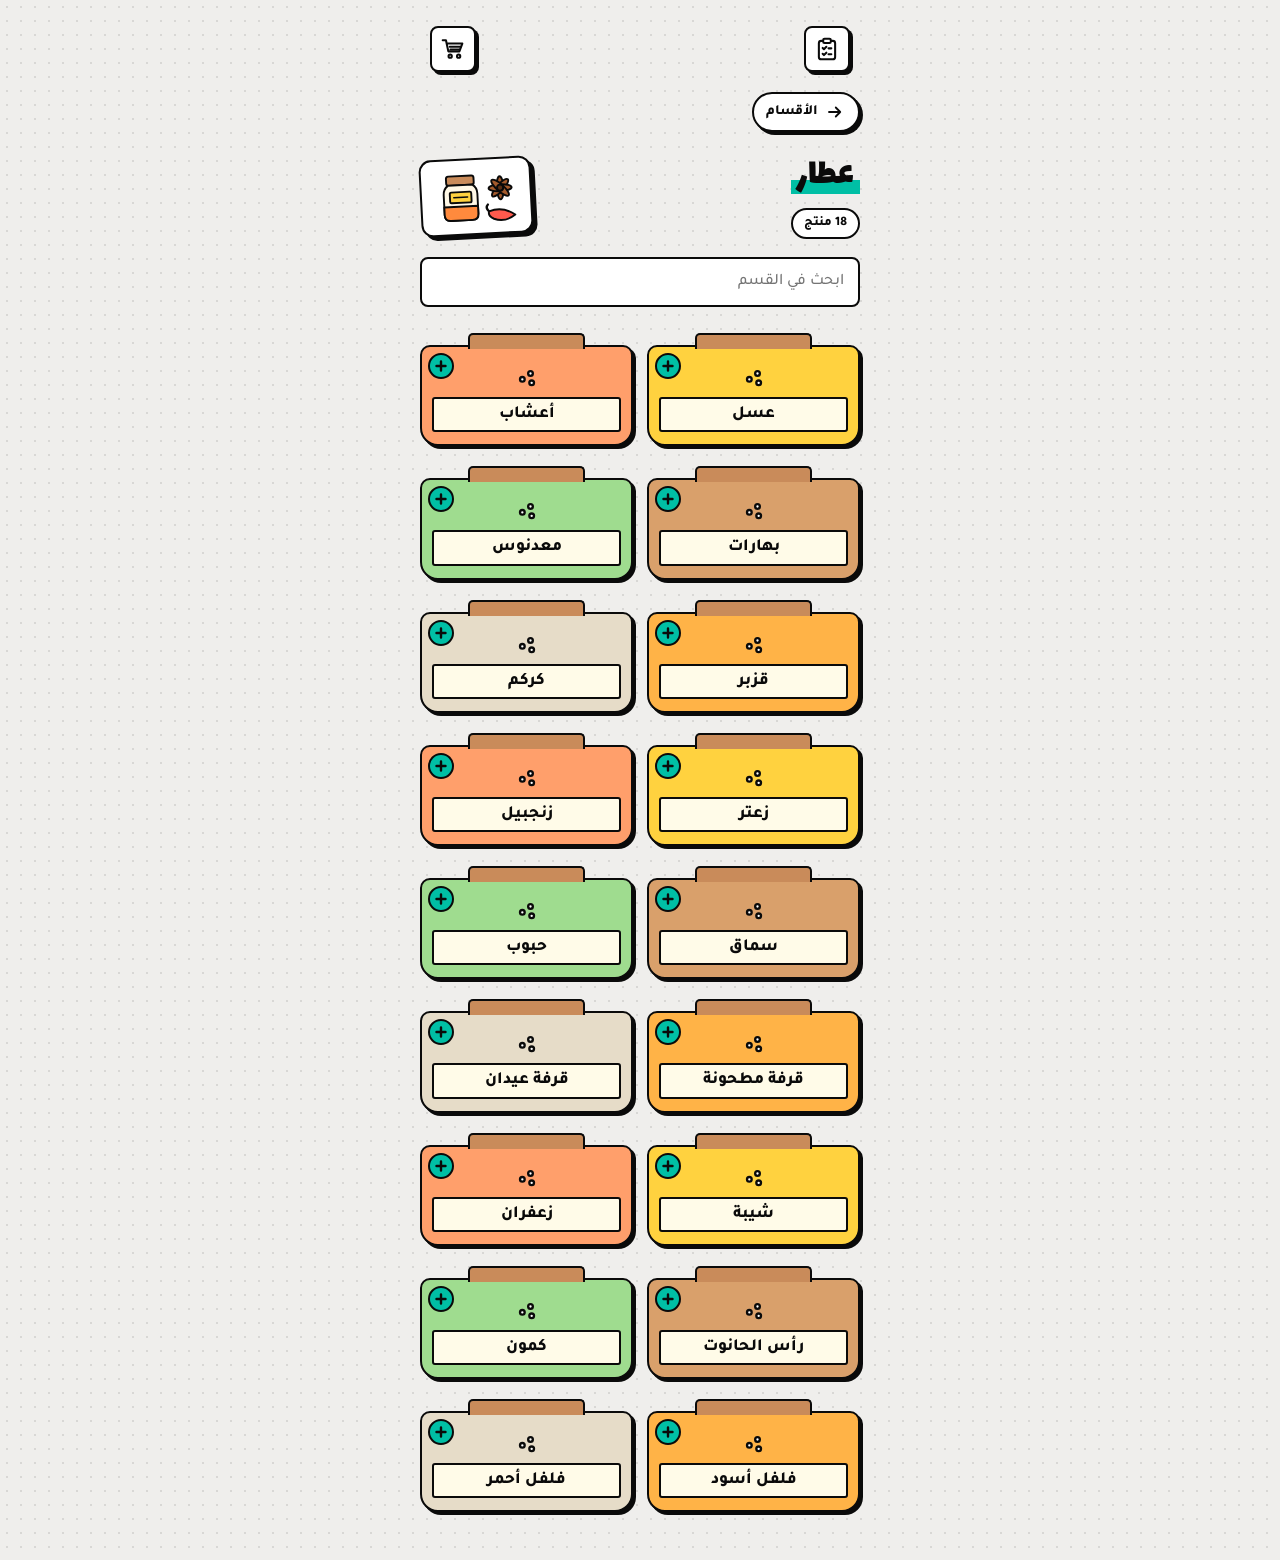
==== attar.html @ 967e3f38 "modifications" ====
<!doctype html>
<html lang="ar" dir="rtl">
<head>
<meta charset="utf-8">
<meta name="viewport" content="width=device-width, initial-scale=1, viewport-fit=cover">
<title>عطار</title>
<link rel="preconnect" href="https://fonts.googleapis.com">
<link rel="preconnect" href="https://fonts.gstatic.com" crossorigin>
<link rel="stylesheet" href="https://fonts.googleapis.com/css2?family=Lalezar&family=Tajawal:wght@500;700;800&display=swap">
<link rel="stylesheet" href="css/style.css">
</head>
<body>
<div class="app">
  <header class="top" id="top"></header>

  <a class="back" href="index.html">
    <svg viewBox="0 0 24 24" fill="none" stroke="#0a0a0a" stroke-width="2.4" stroke-linecap="round" stroke-linejoin="round" aria-hidden="true"><path d="M4 12h15M13 6l6 6-6 6"/></svg>
    الأقسام
  </a>

  <div class="hero">
    <div class="hero-text">
      <h1 id="catTitle">عطار</h1>
      <span class="count" id="catCount"></span>
    </div>
    <div class="hero-art" id="heroArt"></div>
  </div>

  <input class="field" id="q" type="search" placeholder="ابحث في القسم" autocomplete="off" aria-label="ابحث في القسم" hidden>
  <div class="items t-attar" id="items"></div>
  <p class="none" id="none" hidden></p>
  <div class="loadbox" id="loadBox">
    <p id="loadMsg" role="status">جارٍ تحميل المنتجات…</p>
    <button class="btn" type="button" id="retry" hidden>إعادة المحاولة</button>
  </div>
</div>

<script src="js/art.js"></script>
<script src="js/shared.js"></script>
<script>
  /* This page: عطار.  What the quantity box offers: money only: 100, 150 or 200 DA */
  window.PAGE = {
    type: 'Attar',       // the "type" of this category in data/groceries_items.json
    theme: 'attar',      // look of the item tiles (see the .t-attar rules in css/style.css)
    art: 'spice',        // folder drawing used in the header
    units: ['da'],
    defaultUnit: 'da',
    presets: [100, 150, 200]
  };
</script>
<script src="js/category.js"></script>
</body>
</html>
---- css/style.css ----
/* Base reset (the Claude preview supplied these; a normal website needs them) */
:root { color-scheme: light; }
[hidden] { display: none !important; }
body { margin: 0; font-size: 14px; }
img { max-width: 100%; }

/* Retro grocery list. Layout: a retro file cabinet. Home is a two-column grid of folders. Opening a folder shows that aisle's items,
   each aisle dressed differently (stickers, wooden crate, butcher tags, shelves, bubbles, spice jars, bakery bags).
   Quantity, shopping list and cart open as bottom sheets. Single look by choice: flat paper, black ink, one teal. */
:root {
  --paper: #efeeec;
  --ink: #0a0a0a;
  --teal: #00bfa5;
  --mint: #d9f5ee;
  --cream: #fffbe8;
  --white: #ffffff;
  --wood: #c98b5a;
  --danger: #a3211b;
  --muted: #4a4947;
  --f-display: 'Lalezar', 'Tajawal', 'Segoe UI', Tahoma, sans-serif;
  --f-body: 'Tajawal', 'Segoe UI', Tahoma, sans-serif;
}
* { box-sizing: border-box; }
body {
  background-color: var(--paper);
  background-image: radial-gradient(rgba(10, 10, 10, 0.1) 1px, transparent 1.2px);
  background-size: 14px 14px;
  color: var(--ink);
  font-family: var(--f-body);
  padding-left: max(16px, env(safe-area-inset-left, 0px));
  padding-right: max(16px, env(safe-area-inset-right, 0px));
  padding-block: 18px 48px;
  min-height: 100vh;
}
.app { max-width: 440px; margin: 0 auto; }
button { font-family: inherit; }

/* top bar: cart on the left, list on the right, like the wireframe */
.top { direction: ltr; display: flex; justify-content: space-between; padding: 8px 10px 0; }
.icon-btn {
  position: relative; width: 46px; height: 46px; display: grid; place-items: center; padding: 0;
  background: var(--white); border: 2px solid var(--ink); border-radius: 8px; box-shadow: 3px 3px 0 var(--ink);
  cursor: pointer; transition: translate 0.08s, box-shadow 0.08s; -webkit-tap-highlight-color: transparent;
}
.icon-btn:active { translate: 2px 2px; box-shadow: 1px 1px 0 var(--ink); }
.icon-btn:focus-visible { outline: 3px dashed var(--ink); outline-offset: 4px; }
.icon-btn svg { width: 26px; height: 26px; }
.badge {
  position: absolute; top: -10px; min-width: 22px; height: 22px; padding: 0 5px;
  background: var(--teal); color: var(--ink); border: 2px solid var(--ink); border-radius: 11px;
  font: 800 12px/18px var(--f-body); text-align: center;
}
.badge.r { right: -10px; }
.badge.l { left: -10px; }
.badge.pop { animation: pop 0.3s ease-out; }
@keyframes pop { 0% { scale: 1; } 50% { scale: 1.35; } 100% { scale: 1; } }

/* headings */
.heading { display: flex; align-items: flex-end; justify-content: space-between; gap: 12px; margin-top: 26px; }
h1 {
  margin: 0; font: 400 38px/1.15 var(--f-display); padding-inline: 6px;
  background-image: linear-gradient(transparent 60%, var(--teal) 60% 92%, transparent 92%);
}
h1:focus { outline: none; }
.count {
  font: 800 13px/1 var(--f-body); padding: 7px 11px; background: var(--white);
  border: 2px solid var(--ink); border-radius: 999px; white-space: nowrap;
}
.lead { margin: 10px 6px 0; font: 500 15px/1.6 var(--f-body); color: var(--muted); }

/* home: folders */
.grid { display: grid; grid-template-columns: repeat(2, minmax(0, 1fr)); gap: 24px 16px; margin-top: 24px; }
.folder {
  position: relative; display: block; width: 100%; padding: 20px 0 0; border: 0; background: none;
  font: inherit; color: inherit; text-align: right; cursor: pointer; isolation: isolate;
  transition: translate 0.08s; -webkit-tap-highlight-color: transparent;
}
.folder:active { translate: 3px 3px; }
.folder:active .card { box-shadow: 1px 1px 0 var(--ink); }
.folder:focus-visible { outline: 3px dashed var(--ink); outline-offset: 5px; border-radius: 12px; }
.tab {
  position: absolute; left: 12px; top: 0; width: 56%; height: 20px; z-index: 2;
  display: grid; place-items: center; background: var(--teal);
  border: 2px solid var(--ink); border-bottom: 0; border-radius: 9px 9px 0 0; box-shadow: 3px 0 0 var(--ink);
}
.tabtxt { font: 800 11px/1 var(--f-body); white-space: nowrap; }
.paper {
  position: absolute; right: 14px; top: 9px; width: 26%; height: 26px; z-index: 0;
  background: var(--cream); border: 2px solid var(--ink); border-radius: 5px; rotate: 3deg; transition: translate 0.18s;
}
.card {
  position: relative; z-index: 1; display: flex; flex-direction: column; height: 128px; padding: 6px 10px 9px;
  background: var(--white); border: 2px solid var(--ink); border-radius: 4px 12px 12px 12px; box-shadow: 4px 4px 0 var(--ink);
  transition: box-shadow 0.08s;
}
.art { flex: 1; min-height: 0; display: grid; place-items: center; }
.art svg { width: 100%; height: 78px; overflow: visible; rotate: -2deg; transition: translate 0.18s, rotate 0.18s; }
.folder:nth-child(even) .art svg { rotate: 2deg; }
@media (hover: hover) {
  .folder:hover .art svg { translate: 0 -6px; rotate: -5deg; }
  .folder:hover .paper { translate: 0 -5px; }
}
.row { display: flex; align-items: center; justify-content: space-between; gap: 8px; }
.name { min-width: 0; font: 400 21px/1.1 var(--f-display); overflow-wrap: anywhere; }
.go { flex: none; width: 24px; height: 24px; }
.folder.add .card { background: var(--mint); border-style: dashed; }
.folder.fresh .card { animation: drop 0.35s ease-out; }
@keyframes drop { from { translate: 0 -10px; opacity: 0; } to { translate: 0 0; opacity: 1; } }

/* category page */
.back {
  display: inline-flex; align-items: center; gap: 8px; margin-top: 20px; padding: 9px 14px 9px 12px;
  background: var(--white); border: 2px solid var(--ink); border-radius: 999px; box-shadow: 3px 3px 0 var(--ink);
  font: 800 14px/1 var(--f-body); color: var(--ink); cursor: pointer; transition: translate 0.08s, box-shadow 0.08s;
}
.back:active { translate: 2px 2px; box-shadow: 1px 1px 0 var(--ink); }
.back:focus-visible { outline: 3px dashed var(--ink); outline-offset: 4px; }
.back svg { width: 18px; height: 18px; }
.hero { display: flex; align-items: center; justify-content: space-between; gap: 14px; margin-top: 22px; }
.hero-text { min-width: 0; display: grid; gap: 10px; justify-items: start; }
.hero-art {
  flex: none; width: 112px; padding: 6px 8px; background: var(--white); border: 2px solid var(--ink);
  border-radius: 12px; box-shadow: 4px 4px 0 var(--ink); rotate: -3deg;
}
.hero-art svg { display: block; width: 100%; height: auto; overflow: visible; }
.seg {
  display: grid; grid-auto-flow: column; grid-auto-columns: 1fr; gap: 4px; padding: 4px; background: var(--white);
  border: 2px solid var(--ink); border-radius: 12px;
}
.seg button {
  padding: 11px 8px; background: transparent; color: var(--ink); border: 2px solid transparent; border-radius: 8px;
  font: 800 16px/1.1 var(--f-body); cursor: pointer;
}
.seg button[aria-pressed="true"] { background: var(--teal); border-color: var(--ink); box-shadow: 2px 2px 0 var(--ink); }
.seg button:focus-visible { outline: 3px dashed var(--ink); outline-offset: 2px; }
.field {
  width: 100%; padding: 12px 14px; background: var(--white); color: var(--ink);
  border: 2px solid var(--ink); border-radius: 8px; font: 500 16px/1.4 var(--f-body);
}
.field:focus { outline: none; box-shadow: 3px 3px 0 var(--teal); }
#q { margin-top: 18px; }
.none { margin: 26px 6px 0; font: 700 15px/1.6 var(--f-body); color: var(--muted); }
.addprod {
  display: flex; align-items: center; justify-content: center; gap: 8px; width: 100%; margin-top: 28px; padding: 14px;
  background: var(--mint); color: var(--ink); border: 2px dashed var(--ink); border-radius: 12px;
  font: 800 16px/1 var(--f-body); cursor: pointer;
}
.addprod:active { translate: 2px 2px; }
.addprod:focus-visible { outline: 3px dashed var(--ink); outline-offset: 4px; }

/* items: shared tile */
.items { display: grid; grid-template-columns: repeat(2, minmax(0, 1fr)); gap: 18px 14px; margin-top: 22px; }
.item {
  position: relative; isolation: isolate; display: flex; flex-direction: column; align-items: center; justify-content: center;
  gap: 6px; min-height: 100px; padding: 16px 10px 12px; background: var(--tint, var(--white));
  border: 2px solid var(--ink); border-radius: 12px; box-shadow: 3px 3px 0 var(--ink);
  font: inherit; color: var(--ink); text-align: center; cursor: pointer;
  transition: translate 0.08s, box-shadow 0.08s; -webkit-tap-highlight-color: transparent;
}
.item:active { translate: 2px 2px; box-shadow: 1px 1px 0 var(--ink); }
.item:focus-visible { outline: 3px dashed var(--ink); outline-offset: 4px; }
.emb svg { display: block; width: 28px; height: 28px; }
.iname { max-width: 100%; font: 800 17px/1.25 var(--f-body); overflow-wrap: anywhere; }
.iq { display: none; padding: 4px 9px; background: var(--ink); color: var(--white); border-radius: 999px; font: 700 12px/1.2 var(--f-body); }
.item.in .iq { display: inline-block; }
.plus {
  position: absolute; top: 6px; left: 6px; z-index: 2; width: 26px; height: 26px; display: grid; place-items: center;
  background: var(--teal); border: 2px solid var(--ink); border-radius: 50%;
}
.plus svg { width: 12px; height: 12px; }
.plus .tk { display: none; }
.item.in .plus .pl { display: none; }
.item.in .plus .tk { display: block; }

/* aisle themes: fruit stickers (also used for custom aisles) */
.t-fruit, .t-custom { --t1: #ffb877; --t2: #ff9fb2; --t3: #ffe066; --t4: #8fe3b0; --t5: #8cc8ff; --t6: #cdb4ff; }
.t-fruit .item, .t-custom .item { border-radius: 20px; }
.t-fruit .item:nth-child(odd), .t-custom .item:nth-child(odd) { rotate: -1.2deg; }
.t-fruit .item:nth-child(even), .t-custom .item:nth-child(even) { rotate: 1.2deg; }
/* vegetables: wooden crate */
.t-veg { --t1: #fffbe8; --t2: #d9f5ee; --t3: #fff3d6; --t4: #d7f2c6; --t5: #fffbe8; --t6: #ffe9c2; }
.items.t-veg {
  padding: 16px 14px 20px; border: 2px solid var(--ink); border-radius: 10px; box-shadow: 4px 4px 0 var(--ink);
  background: repeating-linear-gradient(180deg, #d9a96a 0 30px, var(--ink) 30px 32px);
}
.t-veg .item { border-radius: 8px; }
/* meat: butcher tags with a string hole */
.t-meat { --t1: #fffbe8; --t2: #ffd7dc; --t3: #fffbe8; --t4: #ffd7dc; --t5: #ffe3d1; --t6: #fffbe8; }
.t-meat .item { padding-top: 32px; border-radius: 18px 18px 6px 6px; }
.t-meat .item::before {
  content: ""; position: absolute; top: 9px; left: 50%; translate: -50% 0; width: 12px; height: 12px;
  background: var(--paper); border: 2px solid var(--ink); border-radius: 50%;
}
/* food stuffs: boxes on shelves */
.t-pantry { --t1: #8cc8ff; --t2: #ffe066; --t3: #ff9f8f; --t4: #c8f0b8; --t5: #ffb877; --t6: #e6dcc8; }
.items.t-pantry { row-gap: 36px; }
.t-pantry .item { border-radius: 6px; }
.t-pantry .iname { width: 100%; padding: 5px 8px; background: var(--white); border: 2px solid var(--ink); border-radius: 4px; }
.t-pantry .item::after {
  content: ""; position: absolute; z-index: -1; left: -6px; right: -6px; bottom: -13px; height: 13px;
  background: var(--wood); border: 2px solid var(--ink); border-radius: 3px;
}
/* cleaning: floating bubbles */
.t-clean { --t1: #bfe3ff; --t2: #d6f5ee; --t3: #e3d9ff; --t4: #cfeeff; --t5: #ffe0f0; --t6: #d9ecff; }
.items.t-clean { gap: 14px; }
.t-clean .item {
  aspect-ratio: 1; padding: 22px; border-radius: 50%;
  background: radial-gradient(circle at 30% 26%, #fff 0 7%, transparent 8%), var(--tint);
}
.t-clean .item:nth-child(even) { margin-top: 22px; }
.t-clean .plus { top: 12%; left: 12%; }
/* attar: spice jars with lids */
.t-attar { --t1: #ffd23f; --t2: #ff9f6b; --t3: #d9a06b; --t4: #9fdc8f; --t5: #ffb347; --t6: #e6dcc8; }
.items.t-attar { padding-top: 16px; row-gap: 32px; }
.t-attar .item { border-radius: 10px 10px 18px 18px; }
.t-attar .item::before {
  content: ""; position: absolute; top: -14px; left: 22%; right: 22%; height: 14px;
  background: var(--wood); border: 2px solid var(--ink); border-bottom: 0; border-radius: 5px 5px 0 0;
}
.t-attar .iname { width: 100%; padding: 5px 8px; background: var(--cream); border: 2px solid var(--ink); border-radius: 3px; }
/* bakery: stitched paper bags */
.t-bakery { --t1: #f2b765; --t2: #e9a959; --t3: #ffd7a0; --t4: #f2b765; --t5: #ffd7a0; --t6: #e9a959; }
.t-bakery .item { border-radius: 16px 16px 6px 6px; }
.t-bakery .item::before {
  content: ""; position: absolute; inset: 5px; z-index: -1; pointer-events: none;
  border: 2px dashed rgba(10, 10, 10, 0.55); border-radius: 12px 12px 3px 3px;
}
.items .item:nth-child(6n+1) { --tint: var(--t1); }
.items .item:nth-child(6n+2) { --tint: var(--t2); }
.items .item:nth-child(6n+3) { --tint: var(--t3); }
.items .item:nth-child(6n+4) { --tint: var(--t4); }
.items .item:nth-child(6n+5) { --tint: var(--t5); }
.items .item:nth-child(6n+6) { --tint: var(--t6); }

/* sheets */
.scrim { position: fixed; inset: 0; z-index: 20; display: flex; align-items: flex-end; justify-content: center; background: rgba(10, 10, 10, 0.5); }
.sheet {
  width: 100%; max-width: 440px; max-height: 88vh; overflow-y: auto; display: grid; gap: 16px; align-content: start;
  background: var(--cream); border: 2px solid var(--ink); border-bottom: 0; border-radius: 16px 16px 0 0;
  padding: 20px max(16px, env(safe-area-inset-right, 0px)) calc(22px + env(safe-area-inset-bottom, 0px)) max(16px, env(safe-area-inset-left, 0px));
}
.sheet-head { display: flex; align-items: center; justify-content: space-between; gap: 12px; }
.sheet h2 { margin: 0; min-width: 0; font: 400 28px/1.2 var(--f-display); overflow-wrap: anywhere; }
.sheet label { font: 800 14px/1 var(--f-body); }
.sheet label + .field { margin-top: 8px; }
.x {
  flex: none; width: 38px; height: 38px; display: grid; place-items: center; padding: 0; background: var(--white);
  border: 2px solid var(--ink); border-radius: 8px; box-shadow: 2px 2px 0 var(--ink); cursor: pointer;
}
.x:active { translate: 1px 1px; box-shadow: 1px 1px 0 var(--ink); }
.x:focus-visible { outline: 3px dashed var(--ink); outline-offset: 3px; }
.x svg { width: 18px; height: 18px; }
.err { margin: 0; min-height: 1.2em; font: 700 14px/1.4 var(--f-body); color: var(--danger); }
.actions { display: flex; gap: 12px; }
.btn {
  flex: 1; padding: 14px 16px; background: var(--white); color: var(--ink); border: 2px solid var(--ink); border-radius: 10px;
  box-shadow: 3px 3px 0 var(--ink); font: 800 17px/1 var(--f-body); cursor: pointer; transition: translate 0.08s, box-shadow 0.08s;
}
.btn.primary { background: var(--teal); flex: 2; }
.btn.wide { width: 100%; flex: none; padding: 17px 16px; }
.btn:active { translate: 2px 2px; box-shadow: 1px 1px 0 var(--ink); }
.btn:focus-visible { outline: 3px dashed var(--ink); outline-offset: 3px; }
.btn.ghost { box-shadow: none; background: transparent; border-style: dashed; color: var(--danger); font-size: 15px; padding: 12px; }
.stepper { display: grid; grid-template-columns: 66px minmax(0, 1fr) 66px; align-items: center; gap: 12px; margin-block: 4px; }
.step {
  width: 66px; height: 66px; padding: 0; background: var(--white); color: var(--ink); border: 2px solid var(--ink); border-radius: 12px;
  box-shadow: 3px 3px 0 var(--ink); font: 800 32px/1 var(--f-body); cursor: pointer; transition: translate 0.08s, box-shadow 0.08s;
}
.step:active { translate: 2px 2px; box-shadow: 1px 1px 0 var(--ink); }
.step:focus-visible { outline: 3px dashed var(--ink); outline-offset: 3px; }
.step:disabled { opacity: 0.35; box-shadow: none; cursor: default; }
.val { display: grid; gap: 4px; justify-items: center; text-align: center; }
.val output { font: 800 46px/1 var(--f-body); font-variant-numeric: tabular-nums; }
.val span { font: 700 15px/1.2 var(--f-body); color: var(--muted); }
.rows { margin: 0; padding: 2px 4px 6px 2px; list-style: none; display: grid; gap: 12px; max-height: min(44vh, 360px); overflow-y: auto; }
.rows li {
  display: grid; grid-template-columns: auto minmax(0, 1fr) auto; align-items: center; gap: 12px; padding: 10px 12px;
  background: var(--white); border: 2px solid var(--ink); border-radius: 10px; box-shadow: 3px 3px 0 var(--ink);
}
.chk {
  width: 32px; height: 32px; display: grid; place-items: center; padding: 0; background: var(--white);
  border: 2px solid var(--ink); border-radius: 7px; box-shadow: 2px 2px 0 var(--ink); cursor: pointer;
}
.chk svg { width: 16px; height: 16px; display: none; }
.chk[aria-pressed="true"] { background: var(--teal); }
.chk[aria-pressed="true"] svg { display: block; }
.chk:focus-visible { outline: 3px dashed var(--ink); outline-offset: 3px; }
.rinfo { min-width: 0; display: grid; gap: 3px; }
.rname { font: 800 17px/1.2 var(--f-body); overflow-wrap: anywhere; }
.rmeta { font: 500 13px/1.3 var(--f-body); color: var(--muted); }
.rows li.done .rname { text-decoration: line-through; }
.empty { margin: 4px 0 0; padding: 18px 14px; background: var(--mint); border: 2px dashed var(--ink); border-radius: 10px; font: 700 15px/1.7 var(--f-body); text-align: center; }

.logo { cursor: default; }
.logo:active { translate: none; box-shadow: 3px 3px 0 var(--ink); }
.btn { display: inline-flex; align-items: center; justify-content: center; gap: 8px; }
.btn svg { width: 20px; height: 20px; flex: none; }
.btn:disabled { opacity: 0.4; box-shadow: none; cursor: default; }
.presets { display: grid; grid-template-columns: repeat(3, minmax(0, 1fr)); gap: 10px; margin-block: 4px; }
.preset {
  padding: 20px 6px; background: var(--white); color: var(--ink); border: 2px solid var(--ink); border-radius: 12px;
  box-shadow: 3px 3px 0 var(--ink); font: 800 19px/1.1 var(--f-body); cursor: pointer; transition: translate 0.08s, box-shadow 0.08s;
}
.preset[aria-pressed="true"] { background: var(--teal); translate: 2px 2px; box-shadow: 1px 1px 0 var(--ink); }
.preset:focus-visible { outline: 3px dashed var(--ink); outline-offset: 3px; }
#clearBtn { color: var(--danger); }
#clearBtn.armed { background: var(--danger); color: var(--white); }
.presets.opts { grid-template-columns: repeat(2, minmax(0, 1fr)); }
.opts .preset { font-size: 17px; line-height: 1.3; overflow-wrap: anywhere; }
.sheet-head .field { flex: 1; width: auto; min-width: 0; }
.loadbox { display: grid; gap: 12px; justify-items: start; margin: 22px 6px 0; }
.loadbox p { margin: 0; font: 700 15px/1.6 var(--f-body); color: var(--muted); }
.loadbox .btn { flex: none; }
.note { margin: 0; min-height: 1.3em; font: 700 14px/1.5 var(--f-body); color: var(--muted); }

@media (prefers-reduced-motion: reduce) {
  *, *::before, *::after { transition: none !important; animation: none !important; }
}

a.folder { text-decoration: none; }
a.back { text-decoration: none; }
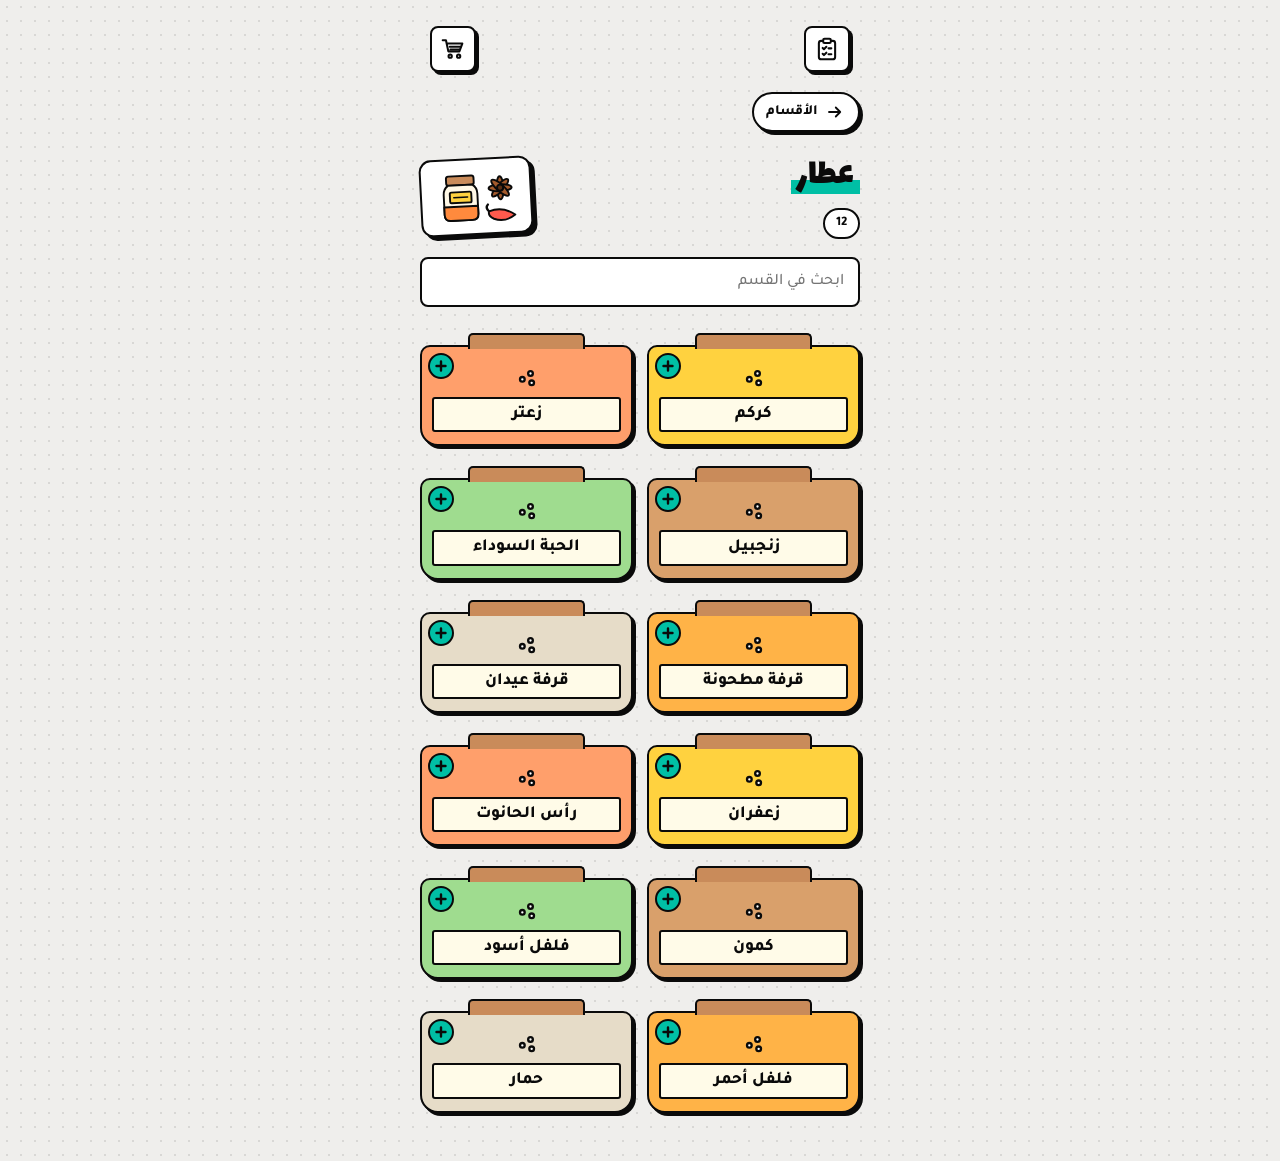
==== commit 5807624b: "finition" ====
--- a/attar.html
+++ b/attar.html
@@ -3,7 +3,7 @@
 <head>
 <meta charset="utf-8">
 <meta name="viewport" content="width=device-width, initial-scale=1, viewport-fit=cover">
-<title>عطار</title>
+<title>Chrili-List</title>
 <link rel="preconnect" href="https://fonts.googleapis.com">
 <link rel="preconnect" href="https://fonts.gstatic.com" crossorigin>
 <link rel="stylesheet" href="https://fonts.googleapis.com/css2?family=Lalezar&family=Tajawal:wght@500;700;800&display=swap">
